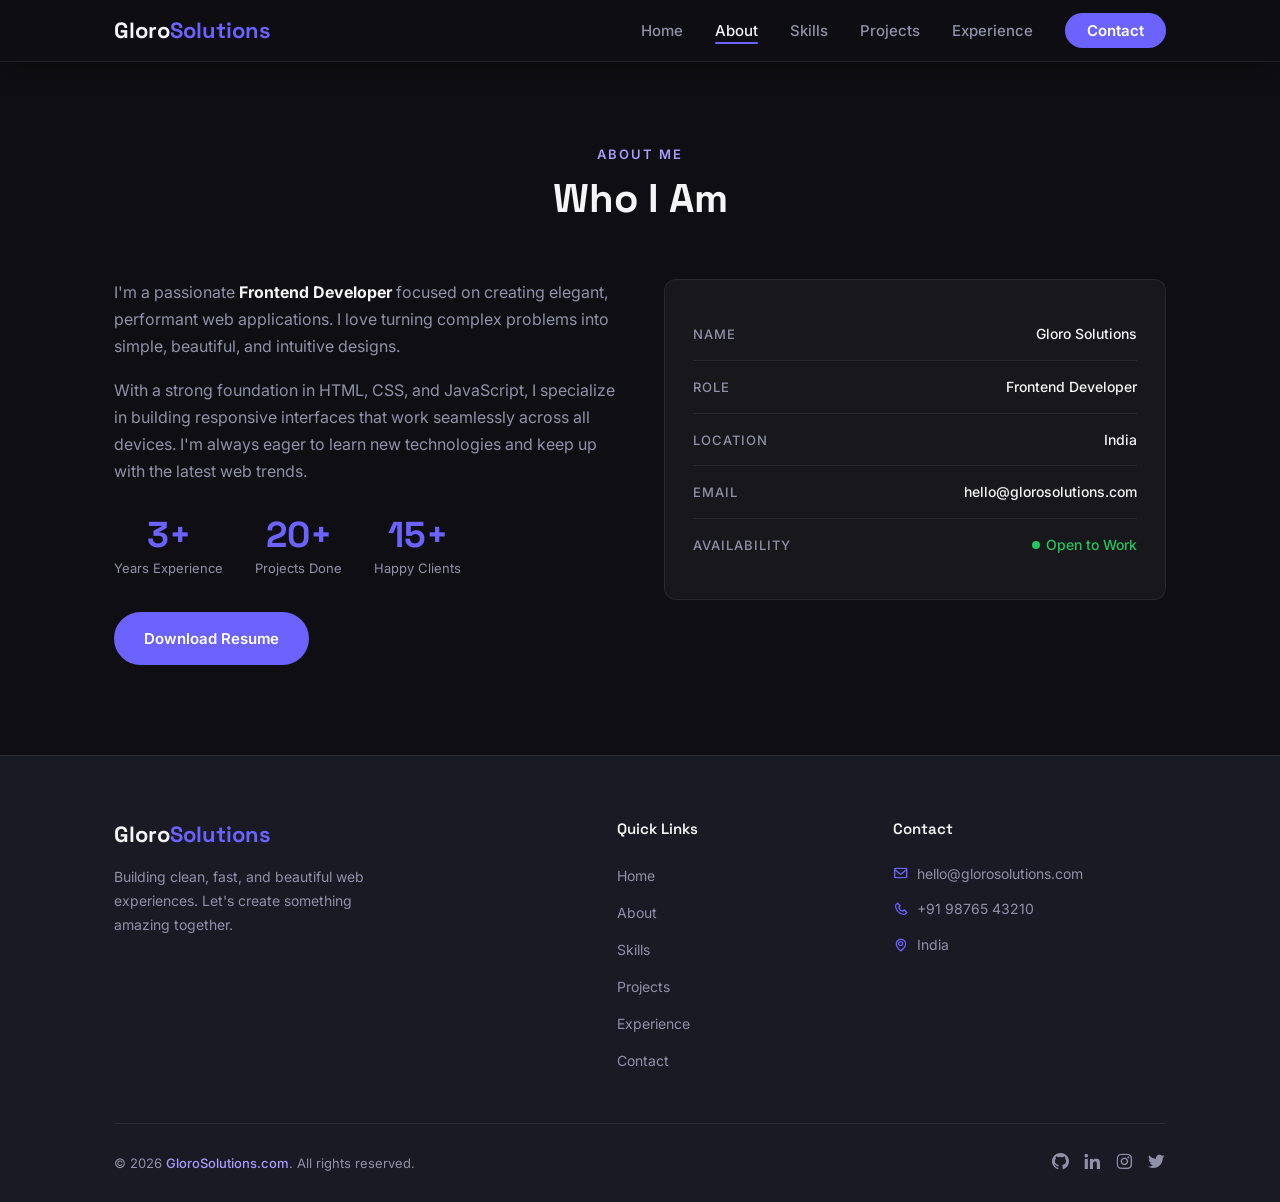
==== about.html @ 747c71aa "Initial commit" ====
<!doctype html>
<html lang="en">
  <head>
    <meta charset="UTF-8" />
    <meta name="viewport" content="width=device-width, initial-scale=1.0" />
    <title>About | Gloro Solutions</title>
    <meta
      name="description"
      content="Learn more about Gloro Solutions, a passionate Frontend Developer."
    />
    <link rel="stylesheet" href="style.css" />
    <link
      href="https://unpkg.com/boxicons@2.1.4/css/boxicons.min.css"
      rel="stylesheet"
    />
    <link
      href="https://fonts.googleapis.com/css2?family=Inter:wght@300;400;500;600;700&family=Space+Grotesk:wght@400;500;600;700&display=swap"
      rel="stylesheet"
    />
  </head>

  <body>
    <!-- ===== NAVBAR ===== -->
    <nav class="navbar scrolled" id="navbar">
      <div class="nav-container">
        <a href="index.html" class="nav-logo">Gloro<span>Solutions</span></a>
        <button class="hamburger" id="hamburger" aria-label="Toggle menu">
          <span></span><span></span><span></span>
        </button>
        <ul class="nav-links" id="nav-links">
          <li><a href="index.html">Home</a></li>
          <li><a href="about.html" class="active">About</a></li>
          <li><a href="skills.html">Skills</a></li>
          <li><a href="projects.html">Projects</a></li>
          <li><a href="experience.html">Experience</a></li>
          <li><a href="contact.html" class="nav-cta">Contact</a></li>
        </ul>
      </div>
    </nav>

    <!-- ===== ABOUT ===== -->
    <section class="section page-section" id="about">
      <div class="container">
        <div class="section-header">
          <span class="section-tag">About Me</span>
          <h2 class="section-title">Who I Am</h2>
        </div>
        <div class="about-grid">
          <div class="about-text">
            <p>
              I'm a passionate <strong>Frontend Developer</strong> focused on
              creating elegant, performant web applications. I love turning
              complex problems into simple, beautiful, and intuitive designs.
            </p>
            <p>
              With a strong foundation in HTML, CSS, and JavaScript, I
              specialize in building responsive interfaces that work seamlessly
              across all devices. I'm always eager to learn new technologies and
              keep up with the latest web trends.
            </p>
            <div class="about-stats">
              <div class="stat">
                <span class="stat-number">3+</span>
                <span class="stat-label">Years Experience</span>
              </div>
              <div class="stat">
                <span class="stat-number">20+</span>
                <span class="stat-label">Projects Done</span>
              </div>
              <div class="stat">
                <span class="stat-number">15+</span>
                <span class="stat-label">Happy Clients</span>
              </div>
            </div>
            <a href="resume.pdf" class="btn btn-primary" download
              >Download Resume</a
            >
          </div>
          <div class="about-info">
            <div class="info-card">
              <div class="info-item">
                <span class="info-label">Name</span>
                <span class="info-value">Gloro Solutions</span>
              </div>
              <div class="info-item">
                <span class="info-label">Role</span>
                <span class="info-value">Frontend Developer</span>
              </div>
              <div class="info-item">
                <span class="info-label">Location</span>
                <span class="info-value">India</span>
              </div>
              <div class="info-item">
                <span class="info-label">Email</span>
                <span class="info-value">hello@glorosolutions.com</span>
              </div>
              <div class="info-item">
                <span class="info-label">Availability</span>
                <span class="info-value available">Open to Work</span>
              </div>
            </div>
          </div>
        </div>
      </div>
    </section>

    <!-- ===== FOOTER ===== -->
    <footer class="footer">
      <div class="footer-container">
        <div class="footer-top">
          <div class="footer-brand">
            <a href="index.html" class="nav-logo">Gloro<span>Solutions</span></a>
            <p>
              Building clean, fast, and beautiful web experiences. Let's create
              something amazing together.
            </p>
          </div>
          <div class="footer-links">
            <h4>Quick Links</h4>
            <ul>
              <li><a href="index.html">Home</a></li>
              <li><a href="about.html">About</a></li>
              <li><a href="skills.html">Skills</a></li>
              <li><a href="projects.html">Projects</a></li>
              <li><a href="experience.html">Experience</a></li>
              <li><a href="contact.html">Contact</a></li>
            </ul>
          </div>
          <div class="footer-contact">
            <h4>Contact</h4>
            <p><i class="bx bx-envelope"></i> hello@glorosolutions.com</p>
            <p><i class="bx bx-phone"></i> +91 98765 43210</p>
            <p><i class="bx bx-map"></i> India</p>
          </div>
        </div>
        <div class="footer-bottom">
          <p class="footer-credit">
            &copy; 2026
            <a href="https://glorosolutions.com" target="_blank" rel="noopener"
              >GloroSolutions.com</a
            >. All rights reserved.
          </p>
          <div class="footer-socials">
            <a href="#" aria-label="GitHub"><i class="bx bxl-github"></i></a>
            <a href="#" aria-label="LinkedIn"
              ><i class="bx bxl-linkedin"></i
            ></a>
            <a href="#" aria-label="Instagram"
              ><i class="bx bxl-instagram"></i
            ></a>
            <a href="#" aria-label="Twitter"><i class="bx bxl-twitter"></i></a>
          </div>
        </div>
      </div>
    </footer>

    <a
      href="#about"
      class="back-to-top"
      id="backToTop"
      aria-label="Back to top"
    >
      <i class="bx bx-chevron-up"></i>
    </a>

    <script>
      const hamburger = document.getElementById("hamburger");
      const navLinks = document.getElementById("nav-links");
      hamburger.addEventListener("click", () => {
        hamburger.classList.toggle("open");
        navLinks.classList.toggle("open");
      });
      navLinks.querySelectorAll("a").forEach((link) => {
        link.addEventListener("click", () => {
          hamburger.classList.remove("open");
          navLinks.classList.remove("open");
        });
      });

      const backBtn = document.getElementById("backToTop");
      window.addEventListener("scroll", () => {
        backBtn.classList.toggle("visible", window.scrollY > 200);
      });

      // Fade-in on load
      const fadeObserver = new IntersectionObserver(
        (entries) => {
          entries.forEach((entry) => {
            if (entry.isIntersecting) entry.target.classList.add("visible");
          });
        },
        { threshold: 0.1 },
      );
      document.querySelectorAll(".about-text, .about-info").forEach((el) => {
        el.classList.add("fade-in");
        fadeObserver.observe(el);
      });
    </script>
  </body>
</html>
---- style.css ----
/* ===========================
   RESET & BASE
=========================== */
*,
*::before,
*::after {
  margin: 0;
  padding: 0;
  box-sizing: border-box;
}

:root {
  --accent: #6c63ff;
  --accent-light: #a89cff;
  --dark: #0f0f13;
  --dark-2: #1a1a24;
  --dark-3: #252535;
  --light: #f5f5f7;
  --text: #e2e2ea;
  --text-muted: #9090a8;
  --border: rgba(255, 255, 255, 0.08);
  --card-bg: rgba(255, 255, 255, 0.04);
  --radius: 12px;
  --radius-sm: 8px;
  --transition: 0.3s ease;
  --shadow: 0 4px 30px rgba(0, 0, 0, 0.3);
}

html {
  scroll-behavior: smooth;
}

body {
  background: var(--dark);
  color: var(--text);
  font-family: "Inter", sans-serif;
  font-size: 16px;
  line-height: 1.7;
  opacity: 0;
  animation: fadeIn 0.6s ease 0.1s forwards;
}

@keyframes fadeIn {
  to {
    opacity: 1;
  }
}

a {
  text-decoration: none;
  color: inherit;
}
img {
  max-width: 100%;
  display: block;
}
ul {
  list-style: none;
}

/* ===========================
   REUSABLE
=========================== */
.container {
  max-width: 1100px;
  margin: 0 auto;
  padding: 0 24px;
}

.section {
  padding: 90px 0;
}

/* Extra top padding for inner pages with fixed navbar */
.page-section {
  padding-top: 140px;
}

.section-alt {
  background: var(--dark-2);
}

.section-header {
  text-align: center;
  margin-bottom: 56px;
}

.section-tag {
  display: inline-block;
  font-size: 13px;
  font-weight: 600;
  letter-spacing: 2px;
  text-transform: uppercase;
  color: var(--accent-light);
  margin-bottom: 10px;
}

.section-title {
  font-family: "Space Grotesk", sans-serif;
  font-size: clamp(28px, 5vw, 40px);
  font-weight: 700;
  color: var(--light);
  line-height: 1.2;
}

.section-subtitle {
  color: var(--text-muted);
  margin-top: 12px;
  max-width: 500px;
  margin-left: auto;
  margin-right: auto;
}

/* Buttons */
.btn {
  display: inline-flex;
  align-items: center;
  gap: 8px;
  padding: 12px 28px;
  border-radius: 50px;
  font-weight: 600;
  font-size: 15px;
  cursor: pointer;
  border: 2px solid transparent;
  transition: var(--transition);
}

.btn-primary {
  background: var(--accent);
  color: #fff;
}

.btn-primary:hover {
  background: var(--accent-light);
  transform: translateY(-2px);
  box-shadow: 0 8px 25px rgba(108, 99, 255, 0.4);
}

.btn-outline {
  background: transparent;
  border-color: var(--accent);
  color: var(--accent);
}

.btn-outline:hover {
  background: var(--accent);
  color: #fff;
  transform: translateY(-2px);
}

.btn-sm {
  padding: 8px 20px;
  font-size: 13px;
  border-radius: 6px;
  background: var(--accent);
  color: #fff;
  border: 2px solid transparent;
}

.btn-sm:hover {
  background: #fff;
  color: var(--accent);
}

.btn-outline-light {
  background: transparent;
  border-color: rgba(255, 255, 255, 0.7);
  color: #fff;
}

.btn-outline-light:hover {
  background: #fff;
  color: var(--dark);
}

.btn-full {
  width: 100%;
  justify-content: center;
}

/* Fade-in animation */
.fade-in {
  opacity: 0;
  transform: translateY(24px);
  transition:
    opacity 0.6s ease,
    transform 0.6s ease;
}
.fade-in.visible {
  opacity: 1;
  transform: none;
}

/* ===========================
   NAVBAR
=========================== */
.navbar {
  position: fixed;
  top: 0;
  left: 0;
  right: 0;
  z-index: 1000;
  padding: 18px 0;
  transition: var(--transition);
}

.navbar.scrolled {
  background: rgba(15, 15, 19, 0.9);
  backdrop-filter: blur(12px);
  -webkit-backdrop-filter: blur(12px);
  border-bottom: 1px solid var(--border);
  padding: 12px 0;
  box-shadow: var(--shadow);
}

.nav-container {
  max-width: 1100px;
  margin: 0 auto;
  padding: 0 24px;
  display: flex;
  align-items: center;
  justify-content: space-between;
}

.nav-logo {
  font-family: "Space Grotesk", sans-serif;
  font-size: 22px;
  font-weight: 700;
  color: var(--light);
}

.nav-logo span {
  color: var(--accent);
}

.nav-links {
  display: flex;
  align-items: center;
  gap: 32px;
}

.nav-links a {
  font-size: 15px;
  font-weight: 500;
  color: var(--text-muted);
  transition: var(--transition);
  position: relative;
}

.nav-links a::after {
  content: "";
  position: absolute;
  bottom: -4px;
  left: 0;
  width: 0;
  height: 2px;
  background: var(--accent);
  transition: var(--transition);
  border-radius: 2px;
}

.nav-links a:hover,
.nav-links a.active {
  color: var(--light);
}

.nav-links a:hover::after,
.nav-links a.active::after {
  width: 100%;
}

.nav-cta {
  background: var(--accent);
  color: #fff !important;
  padding: 8px 22px;
  border-radius: 50px;
  font-weight: 600 !important;
}

.nav-cta::after {
  display: none !important;
}
.nav-cta:hover {
  background: var(--accent-light) !important;
  color: #fff !important;
}

.hamburger {
  display: none;
  flex-direction: column;
  gap: 5px;
  background: none;
  border: none;
  cursor: pointer;
  padding: 4px;
}

.hamburger span {
  display: block;
  width: 24px;
  height: 2px;
  background: var(--light);
  border-radius: 2px;
  transition: var(--transition);
}

.hamburger.open span:nth-child(1) {
  transform: translateY(7px) rotate(45deg);
}
.hamburger.open span:nth-child(2) {
  opacity: 0;
}
.hamburger.open span:nth-child(3) {
  transform: translateY(-7px) rotate(-45deg);
}

/* ===========================
   HERO
=========================== */
.hero {
  min-height: 100vh;
  display: flex;
  align-items: center;
  justify-content: center;
  gap: 60px;
  padding: 120px 24px 80px;
  max-width: 1100px;
  margin: 0 auto;
  position: relative;
}

.hero-content {
  flex: 1;
  max-width: 520px;
}

.hero-greeting {
  color: var(--accent-light);
  font-weight: 500;
  font-size: 18px;
  margin-bottom: 8px;
}

.hero-name {
  font-family: "Space Grotesk", sans-serif;
  font-size: clamp(36px, 6vw, 62px);
  font-weight: 700;
  color: var(--light);
  line-height: 1.1;
  margin-bottom: 12px;
}

.hero-title {
  font-size: clamp(18px, 3vw, 26px);
  font-weight: 400;
  color: var(--accent-light);
  margin-bottom: 20px;
}

.hero-desc {
  color: var(--text-muted);
  font-size: 16px;
  margin-bottom: 32px;
  max-width: 420px;
}

.hero-btns {
  display: flex;
  gap: 16px;
  flex-wrap: wrap;
  margin-bottom: 36px;
}

.hero-socials {
  display: flex;
  gap: 16px;
}

.hero-socials a {
  width: 44px;
  height: 44px;
  border-radius: 50%;
  border: 1px solid var(--border);
  display: flex;
  align-items: center;
  justify-content: center;
  color: var(--text-muted);
  font-size: 20px;
  transition: var(--transition);
  background: var(--card-bg);
}

.hero-socials a:hover {
  border-color: var(--accent);
  color: var(--accent);
  transform: translateY(-3px);
  background: rgba(108, 99, 255, 0.1);
}

.hero-image {
  flex: 1;
  max-width: 400px;
  display: flex;
  justify-content: center;
}

.hero-img-wrapper {
  width: 340px;
  height: 340px;
  border-radius: 50%;
  overflow: hidden;
  border: 3px solid var(--accent);
  box-shadow: 0 0 40px rgba(108, 99, 255, 0.3);
  background: var(--dark-3);
}

.hero-img-wrapper img {
  width: 100%;
  height: 100%;
  object-fit: cover;
  object-position: top;
  transition: transform 0.6s ease;
}

.hero-img-wrapper:hover img {
  transform: scale(1.05);
}

.scroll-indicator {
  position: absolute;
  bottom: 32px;
  left: 50%;
  transform: translateX(-50%);
  color: var(--text-muted);
  font-size: 32px;
  animation: bounce 2s infinite;
}

@keyframes bounce {
  0%,
  100% {
    transform: translateX(-50%) translateY(0);
  }
  50% {
    transform: translateX(-50%) translateY(10px);
  }
}

/* ===========================
   ABOUT
=========================== */
.about-grid {
  display: grid;
  grid-template-columns: 1fr 1fr;
  gap: 48px;
  align-items: start;
}

.about-text p {
  color: var(--text-muted);
  margin-bottom: 16px;
}

.about-text p strong {
  color: var(--light);
}

.about-stats {
  display: flex;
  gap: 32px;
  margin: 32px 0;
  flex-wrap: wrap;
}

.stat {
  text-align: center;
}

.stat-number {
  display: block;
  font-family: "Space Grotesk", sans-serif;
  font-size: 36px;
  font-weight: 700;
  color: var(--accent);
  line-height: 1;
}

.stat-label {
  font-size: 13px;
  color: var(--text-muted);
  margin-top: 4px;
  display: block;
}

.info-card {
  background: var(--card-bg);
  border: 1px solid var(--border);
  border-radius: var(--radius);
  padding: 28px;
}

.info-item {
  display: flex;
  justify-content: space-between;
  align-items: center;
  padding: 14px 0;
  border-bottom: 1px solid var(--border);
}

.info-item:last-child {
  border-bottom: none;
}

.info-label {
  font-size: 13px;
  color: var(--text-muted);
  text-transform: uppercase;
  letter-spacing: 1px;
  font-weight: 500;
}

.info-value {
  font-weight: 500;
  color: var(--light);
  font-size: 14px;
}

.available {
  color: #22c55e !important;
  display: flex;
  align-items: center;
  gap: 6px;
}

.available::before {
  content: "";
  display: inline-block;
  width: 8px;
  height: 8px;
  background: #22c55e;
  border-radius: 50%;
  animation: pulse 2s infinite;
}

@keyframes pulse {
  0%,
  100% {
    box-shadow: 0 0 0 0 rgba(34, 197, 94, 0.4);
  }
  50% {
    box-shadow: 0 0 0 6px rgba(34, 197, 94, 0);
  }
}

/* ===========================
   SKILLS
=========================== */
.skills-grid {
  display: grid;
  grid-template-columns: repeat(3, 1fr);
  gap: 28px;
}

.skill-category {
  background: var(--card-bg);
  border: 1px solid var(--border);
  border-radius: var(--radius);
  padding: 28px;
  transition: var(--transition);
}

.skill-category:hover {
  border-color: var(--accent);
  transform: translateY(-4px);
}

.skill-category h3 {
  font-family: "Space Grotesk", sans-serif;
  font-size: 17px;
  font-weight: 600;
  color: var(--light);
  margin-bottom: 24px;
  display: flex;
  align-items: center;
  gap: 8px;
}

.skill-category h3 i {
  color: var(--accent);
  font-size: 20px;
}

.skill-item {
  margin-bottom: 18px;
}

.skill-item span {
  font-size: 13px;
  color: var(--text-muted);
  display: block;
  margin-bottom: 6px;
}

.skill-bar {
  height: 5px;
  background: var(--border);
  border-radius: 10px;
  overflow: hidden;
}

.skill-fill {
  height: 100%;
  background: linear-gradient(90deg, var(--accent), var(--accent-light));
  border-radius: 10px;
  width: 0;
  transition: width 1.2s cubic-bezier(0.4, 0, 0.2, 1);
}

.skill-category.animate .skill-fill {
  /* triggered by JS */
}

/* ===========================
   PROJECTS
=========================== */
.projects-grid {
  display: grid;
  grid-template-columns: repeat(3, 1fr);
  gap: 24px;
}

.project-card {
  background: var(--card-bg);
  border: 1px solid var(--border);
  border-radius: var(--radius);
  overflow: hidden;
  transition: var(--transition);
}

.project-card:hover {
  border-color: var(--accent);
  transform: translateY(-6px);
  box-shadow: 0 16px 40px rgba(108, 99, 255, 0.2);
}

.project-img {
  position: relative;
  height: 200px;
  overflow: hidden;
  background: var(--dark-3);
}

.project-img img {
  width: 100%;
  height: 100%;
  object-fit: cover;
  transition: transform 0.5s ease;
}

.project-card:hover .project-img img {
  transform: scale(1.05);
}

.project-img-placeholder,
.project-img-placeholder-2 {
  display: flex;
  align-items: center;
  justify-content: center;
}

.project-img-placeholder {
  background: linear-gradient(135deg, #1a1a40, #2a1a5e);
}
.project-img-placeholder-2 {
  background: linear-gradient(135deg, #1a2a1a, #0a3a2a);
}

.project-img i {
  font-size: 64px;
  color: rgba(255, 255, 255, 0.15);
}

.project-overlay {
  position: absolute;
  inset: 0;
  background: rgba(15, 15, 19, 0.85);
  display: flex;
  align-items: center;
  justify-content: center;
  gap: 12px;
  opacity: 0;
  transition: var(--transition);
}

.project-card:hover .project-overlay {
  opacity: 1;
}

.project-info {
  padding: 20px;
}

.project-tags {
  display: flex;
  gap: 8px;
  flex-wrap: wrap;
  margin-bottom: 10px;
}

.project-tags span {
  font-size: 11px;
  font-weight: 600;
  letter-spacing: 0.5px;
  color: var(--accent-light);
  background: rgba(108, 99, 255, 0.12);
  padding: 3px 10px;
  border-radius: 20px;
  border: 1px solid rgba(108, 99, 255, 0.2);
}

.project-info h3 {
  font-family: "Space Grotesk", sans-serif;
  font-size: 17px;
  font-weight: 600;
  color: var(--light);
  margin-bottom: 8px;
}

.project-info p {
  font-size: 13px;
  color: var(--text-muted);
  line-height: 1.6;
}

/* ===========================
   EXPERIENCE / TIMELINE
=========================== */
.timeline {
  position: relative;
  max-width: 700px;
  margin: 0 auto;
  padding-left: 40px;
}

.timeline::before {
  content: "";
  position: absolute;
  left: 14px;
  top: 0;
  bottom: 0;
  width: 2px;
  background: var(--border);
}

.timeline-item {
  position: relative;
  margin-bottom: 40px;
}

.timeline-dot {
  position: absolute;
  left: -34px;
  top: 6px;
  width: 16px;
  height: 16px;
  border-radius: 50%;
  background: var(--accent);
  border: 3px solid var(--dark-2);
  box-shadow: 0 0 0 2px var(--accent);
}

.timeline-content {
  background: var(--card-bg);
  border: 1px solid var(--border);
  border-radius: var(--radius);
  padding: 22px 24px;
  transition: var(--transition);
}

.timeline-content:hover {
  border-color: var(--accent);
}

.timeline-date {
  font-size: 12px;
  font-weight: 600;
  letter-spacing: 1px;
  color: var(--accent-light);
  text-transform: uppercase;
  display: block;
  margin-bottom: 8px;
}

.timeline-content h3 {
  font-family: "Space Grotesk", sans-serif;
  font-size: 17px;
  font-weight: 600;
  color: var(--light);
  margin-bottom: 2px;
}

.timeline-content h4 {
  font-size: 14px;
  font-weight: 400;
  color: var(--text-muted);
  margin-bottom: 10px;
}

.timeline-content p {
  font-size: 14px;
  color: var(--text-muted);
  line-height: 1.7;
}

/* ===========================
   CONTACT
=========================== */
.contact-grid {
  display: grid;
  grid-template-columns: 1fr 1.5fr;
  gap: 40px;
  align-items: start;
}

.contact-info {
  display: flex;
  flex-direction: column;
  gap: 16px;
}

.contact-card {
  background: var(--card-bg);
  border: 1px solid var(--border);
  border-radius: var(--radius);
  padding: 20px 24px;
  display: flex;
  align-items: center;
  gap: 16px;
  transition: var(--transition);
}

.contact-card:hover {
  border-color: var(--accent);
  transform: translateX(4px);
}

.contact-card i {
  font-size: 28px;
  color: var(--accent);
  flex-shrink: 0;
}

.contact-card h3 {
  font-size: 12px;
  font-weight: 600;
  text-transform: uppercase;
  letter-spacing: 1px;
  color: var(--text-muted);
  margin-bottom: 2px;
}

.contact-card a,
.contact-card span {
  color: var(--light);
  font-size: 14px;
  font-weight: 500;
  transition: var(--transition);
}

.contact-card a:hover {
  color: var(--accent);
}

.contact-socials {
  display: flex;
  gap: 12px;
  padding: 8px 0;
}

.contact-socials a {
  width: 40px;
  height: 40px;
  border-radius: 50%;
  border: 1px solid var(--border);
  display: flex;
  align-items: center;
  justify-content: center;
  color: var(--text-muted);
  font-size: 18px;
  transition: var(--transition);
  background: var(--card-bg);
}

.contact-socials a:hover {
  border-color: var(--accent);
  color: var(--accent);
  transform: translateY(-3px);
}

.contact-form {
  display: flex;
  flex-direction: column;
  gap: 16px;
}

.form-group input,
.form-group textarea {
  width: 100%;
  padding: 14px 18px;
  background: var(--card-bg);
  border: 1px solid var(--border);
  border-radius: var(--radius-sm);
  color: var(--light);
  font-family: inherit;
  font-size: 14px;
  transition: var(--transition);
  outline: none;
  resize: vertical;
}

.form-group input:focus,
.form-group textarea:focus {
  border-color: var(--accent);
  background: rgba(108, 99, 255, 0.06);
}

.form-group input::placeholder,
.form-group textarea::placeholder {
  color: var(--text-muted);
}

/* ===========================
   FOOTER
=========================== */
.footer {
  background: var(--dark-2);
  border-top: 1px solid var(--border);
  padding: 60px 0 0;
}

.footer-container {
  max-width: 1100px;
  margin: 0 auto;
  padding: 0 24px;
}

.footer-top {
  display: grid;
  grid-template-columns: 2fr 1fr 1.2fr;
  gap: 48px;
  padding-bottom: 48px;
}

.footer-brand p {
  color: var(--text-muted);
  font-size: 14px;
  margin-top: 12px;
  max-width: 280px;
  line-height: 1.7;
}

.footer-links h4,
.footer-contact h4 {
  font-family: "Space Grotesk", sans-serif;
  font-size: 15px;
  font-weight: 600;
  color: var(--light);
  margin-bottom: 20px;
}

.footer-links ul {
  display: flex;
  flex-direction: column;
  gap: 10px;
}

.footer-links a {
  font-size: 14px;
  color: var(--text-muted);
  transition: var(--transition);
}

.footer-links a:hover {
  color: var(--accent);
  padding-left: 4px;
}

.footer-contact p {
  font-size: 14px;
  color: var(--text-muted);
  display: flex;
  align-items: center;
  gap: 8px;
  margin-bottom: 12px;
}

.footer-contact i {
  color: var(--accent);
  font-size: 16px;
}

.footer-bottom {
  border-top: 1px solid var(--border);
  padding: 22px 0;
  display: flex;
  align-items: center;
  justify-content: space-between;
  flex-wrap: wrap;
  gap: 16px;
}

.footer-bottom p {
  font-size: 13px;
  color: var(--text-muted);
}

.footer-socials {
  display: flex;
  gap: 12px;
}

.footer-socials a {
  color: var(--text-muted);
  font-size: 20px;
  transition: var(--transition);
}

.footer-socials a:hover {
  color: var(--accent);
  transform: translateY(-2px);
}

/* ===========================
   BACK TO TOP
=========================== */
.back-to-top {
  position: fixed;
  bottom: 28px;
  right: 28px;
  width: 44px;
  height: 44px;
  background: var(--accent);
  color: #fff;
  border-radius: 50%;
  display: flex;
  align-items: center;
  justify-content: center;
  font-size: 22px;
  opacity: 0;
  visibility: hidden;
  transform: translateY(20px);
  transition: var(--transition);
  z-index: 999;
  box-shadow: 0 4px 15px rgba(108, 99, 255, 0.4);
}

.back-to-top.visible {
  opacity: 1;
  visibility: visible;
  transform: none;
}

.back-to-top:hover {
  background: var(--accent-light);
}

/* ===========================
   RESPONSIVE
=========================== */
@media (max-width: 900px) {
  .hero {
    flex-direction: column-reverse;
    text-align: center;
    padding-top: 100px;
  }

  .hero-desc,
  .hero-btns,
  .hero-socials {
    margin-left: auto;
    margin-right: auto;
  }
  .hero-btns {
    justify-content: center;
  }
  .hero-socials {
    justify-content: center;
  }
  .hero-image {
    max-width: 260px;
  }
  .hero-img-wrapper {
    width: 240px;
    height: 240px;
  }

  .about-grid {
    grid-template-columns: 1fr;
  }
  .skills-grid {
    grid-template-columns: 1fr;
  }
  .projects-grid {
    grid-template-columns: 1fr;
  }
  .contact-grid {
    grid-template-columns: 1fr;
  }
  .footer-top {
    grid-template-columns: 1fr 1fr;
  }
}

@media (max-width: 640px) {
  .nav-links {
    display: none;
    position: fixed;
    top: 0;
    left: 0;
    right: 0;
    background: var(--dark);
    padding: 80px 32px 40px;
    flex-direction: column;
    align-items: flex-start;
    gap: 24px;
    border-bottom: 1px solid var(--border);
    z-index: 999;
  }

  .nav-links.open {
    display: flex;
  }
  .hamburger {
    display: flex;
    z-index: 1001;
  }

  .section {
    padding: 70px 0;
  }
  .footer-top {
    grid-template-columns: 1fr;
    gap: 32px;
  }
  .footer-bottom {
    flex-direction: column;
    align-items: flex-start;
    gap: 12px;
  }

  .hero-name {
    font-size: clamp(30px, 8vw, 48px);
  }
  .about-stats {
    gap: 20px;
  }
}

/* ===========================
   SERVICES GRID (Home)
=========================== */
.services-grid {
  display: grid;
  grid-template-columns: repeat(4, 1fr);
  gap: 24px;
}

.service-card {
  background: var(--card-bg);
  border: 1px solid var(--border);
  border-radius: var(--radius);
  padding: 32px 24px;
  text-align: center;
  transition: var(--transition);
}

.service-card:hover {
  border-color: var(--accent);
  transform: translateY(-6px);
  box-shadow: 0 12px 35px rgba(108, 99, 255, 0.15);
}

.service-icon {
  width: 60px;
  height: 60px;
  border-radius: 50%;
  background: rgba(108, 99, 255, 0.12);
  border: 1px solid rgba(108, 99, 255, 0.25);
  display: flex;
  align-items: center;
  justify-content: center;
  margin: 0 auto 20px;
  font-size: 26px;
  color: var(--accent);
  transition: var(--transition);
}

.service-card:hover .service-icon {
  background: var(--accent);
  color: #fff;
}

.service-card h3 {
  font-family: "Space Grotesk", sans-serif;
  font-size: 16px;
  font-weight: 600;
  color: var(--light);
  margin-bottom: 10px;
}

.service-card p {
  font-size: 13px;
  color: var(--text-muted);
  line-height: 1.6;
}

/* ===========================
   HOME STATS BAR
=========================== */
.home-stats-section {
  padding: 60px 0;
}

.home-stats {
  display: flex;
  align-items: center;
  justify-content: center;
  gap: 0;
  flex-wrap: wrap;
}

.home-stat {
  flex: 1;
  text-align: center;
  padding: 20px;
  min-width: 140px;
}

.home-stat .stat-number {
  display: block;
  font-family: "Space Grotesk", sans-serif;
  font-size: 42px;
  font-weight: 700;
  color: var(--accent);
  line-height: 1;
}

.home-stat .stat-label {
  font-size: 13px;
  color: var(--text-muted);
  margin-top: 6px;
  display: block;
}

.home-stat-divider {
  width: 1px;
  height: 60px;
  background: var(--border);
  flex-shrink: 0;
}

/* ===========================
   FEATURED GRID (Home)
=========================== */
.featured-grid {
  display: grid;
  grid-template-columns: repeat(2, 1fr);
  gap: 24px;
  margin-bottom: 40px;
}

.view-all-wrap {
  text-align: center;
}

/* ===========================
   CTA SECTION (Home)
=========================== */
.cta-section {
  padding: 80px 0;
  background: linear-gradient(135deg, rgba(108,99,255,0.12), rgba(168,156,255,0.06));
  border-top: 1px solid var(--border);
  border-bottom: 1px solid var(--border);
}

.cta-box {
  text-align: center;
  max-width: 560px;
  margin: 0 auto;
}

.cta-box h2 {
  font-family: "Space Grotesk", sans-serif;
  font-size: clamp(24px, 4vw, 36px);
  font-weight: 700;
  color: var(--light);
  margin-bottom: 14px;
}

.cta-box p {
  color: var(--text-muted);
  margin-bottom: 28px;
  font-size: 16px;
}

/* ===========================
   FOOTER CREDIT
=========================== */
.footer-credit {
  font-size: 13px;
  color: var(--text-muted);
}

.footer-credit a {
  color: var(--accent-light);
  font-weight: 500;
  transition: var(--transition);
}

.footer-credit a:hover {
  color: var(--accent);
}

/* ===========================
   RESPONSIVE — NEW SECTIONS
=========================== */
@media (max-width: 900px) {
  .services-grid {
    grid-template-columns: repeat(2, 1fr);
  }
  .featured-grid {
    grid-template-columns: 1fr;
  }
  .home-stat-divider {
    display: none;
  }
  .home-stats {
    gap: 16px;
  }
}

@media (max-width: 640px) {
  .services-grid {
    grid-template-columns: 1fr;
  }
  .home-stat {
    min-width: 120px;
  }
}
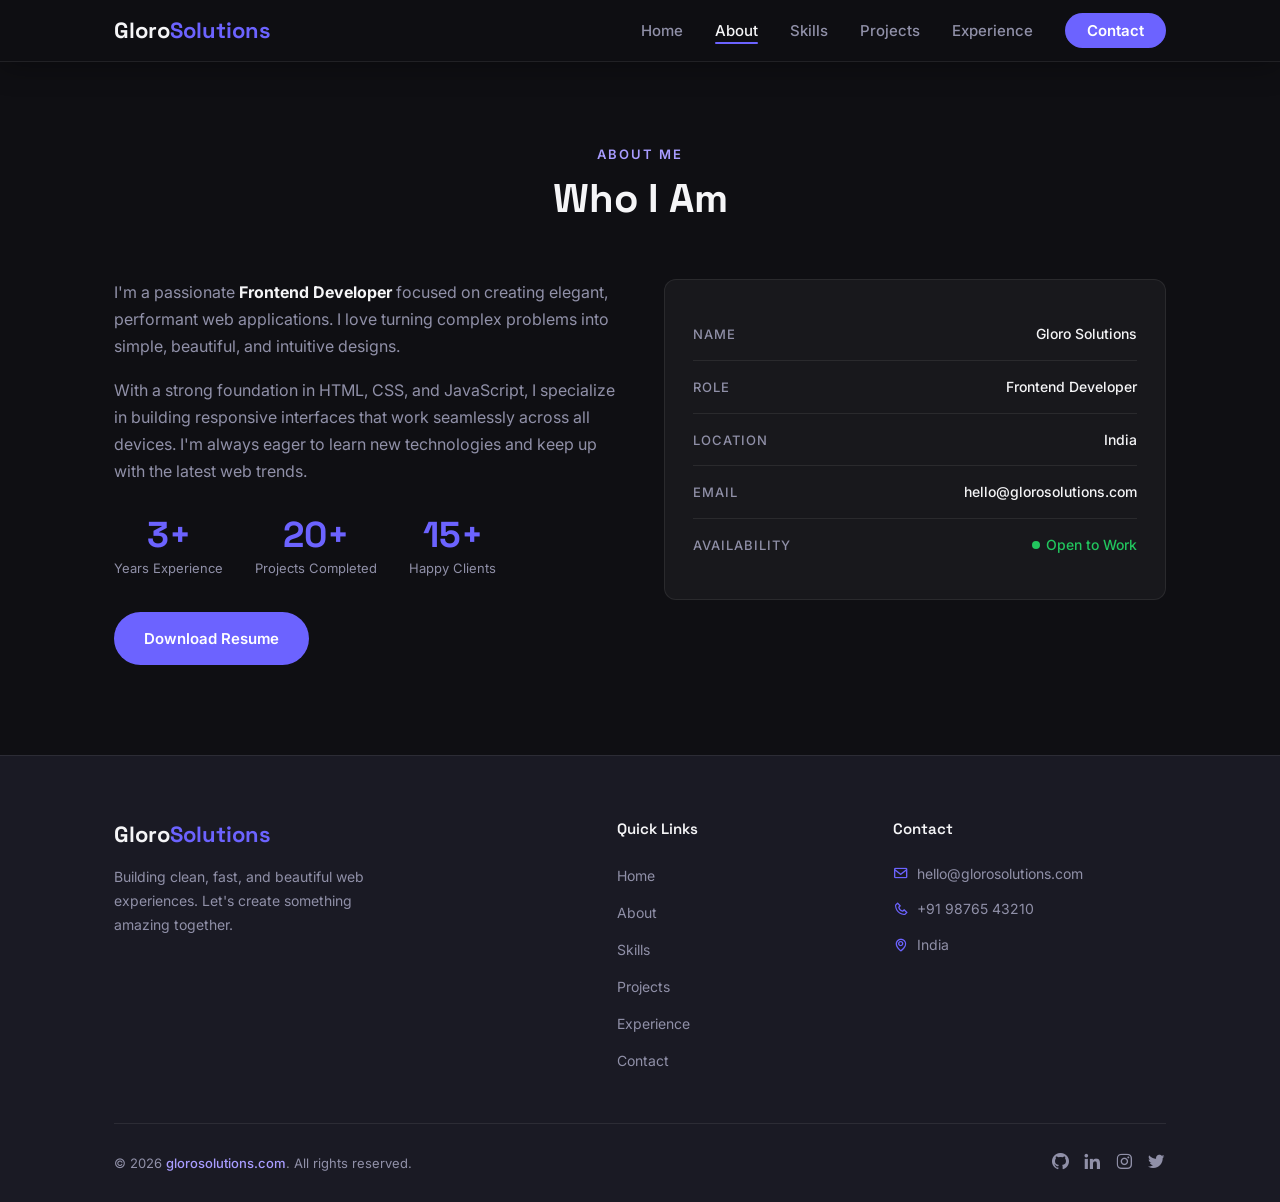
==== commit 25b4c72d: "added data variables" ====
--- a/about.html
+++ b/about.html
@@ -6,8 +6,42 @@
     <title>About | Gloro Solutions</title>
     <meta
       name="description"
+      content="Learn more about Gloro Solutions, a passionate Frontend Developer with 3+ years of experience building responsive web applications."
+    />
+    <meta
+      name="keywords"
+      content="about, frontend developer, web developer, experience, skills"
+    />
+    <meta name="author" content="Gloro Solutions" />
+    <meta name="robots" content="index, follow" />
+    <!-- Open Graph Tags -->
+    <meta property="og:type" content="website" />
+    <meta property="og:title" content="About | Gloro Solutions" />
+    <meta
+      property="og:description"
       content="Learn more about Gloro Solutions, a passionate Frontend Developer."
     />
+    <meta
+      property="og:url"
+      content="https://portfolio-sample-glorosolutions.vercel.app/about.html"
+    />
+    <meta
+      property="og:image"
+      content="https://portfolio-sample-glorosolutions.vercel.app/img/main.png"
+    />
+    <!-- Twitter Card Tags -->
+    <meta name="twitter:card" content="summary" />
+    <meta name="twitter:title" content="About | Gloro Solutions" />
+    <meta
+      name="twitter:description"
+      content="Learn more about Gloro Solutions, a passionate Frontend Developer."
+    />
+    <!-- Canonical Link -->
+    <link
+      rel="canonical"
+      href="https://portfolio-sample-glorosolutions.vercel.app/about.html"
+    />
+    <link rel="icon" href="img/favicon.ico" />
     <link rel="stylesheet" href="style.css" />
     <link
       href="https://unpkg.com/boxicons@2.1.4/css/boxicons.min.css"
@@ -109,7 +143,9 @@
       <div class="footer-container">
         <div class="footer-top">
           <div class="footer-brand">
-            <a href="index.html" class="nav-logo">Gloro<span>Solutions</span></a>
+            <a href="index.html" class="nav-logo"
+              >Gloro<span>Solutions</span></a
+            >
             <p>
               Building clean, fast, and beautiful web experiences. Let's create
               something amazing together.
@@ -163,6 +199,7 @@
       <i class="bx bx-chevron-up"></i>
     </a>
 
+    <script src="data.js"></script>
     <script>
       const hamburger = document.getElementById("hamburger");
       const navLinks = document.getElementById("nav-links");
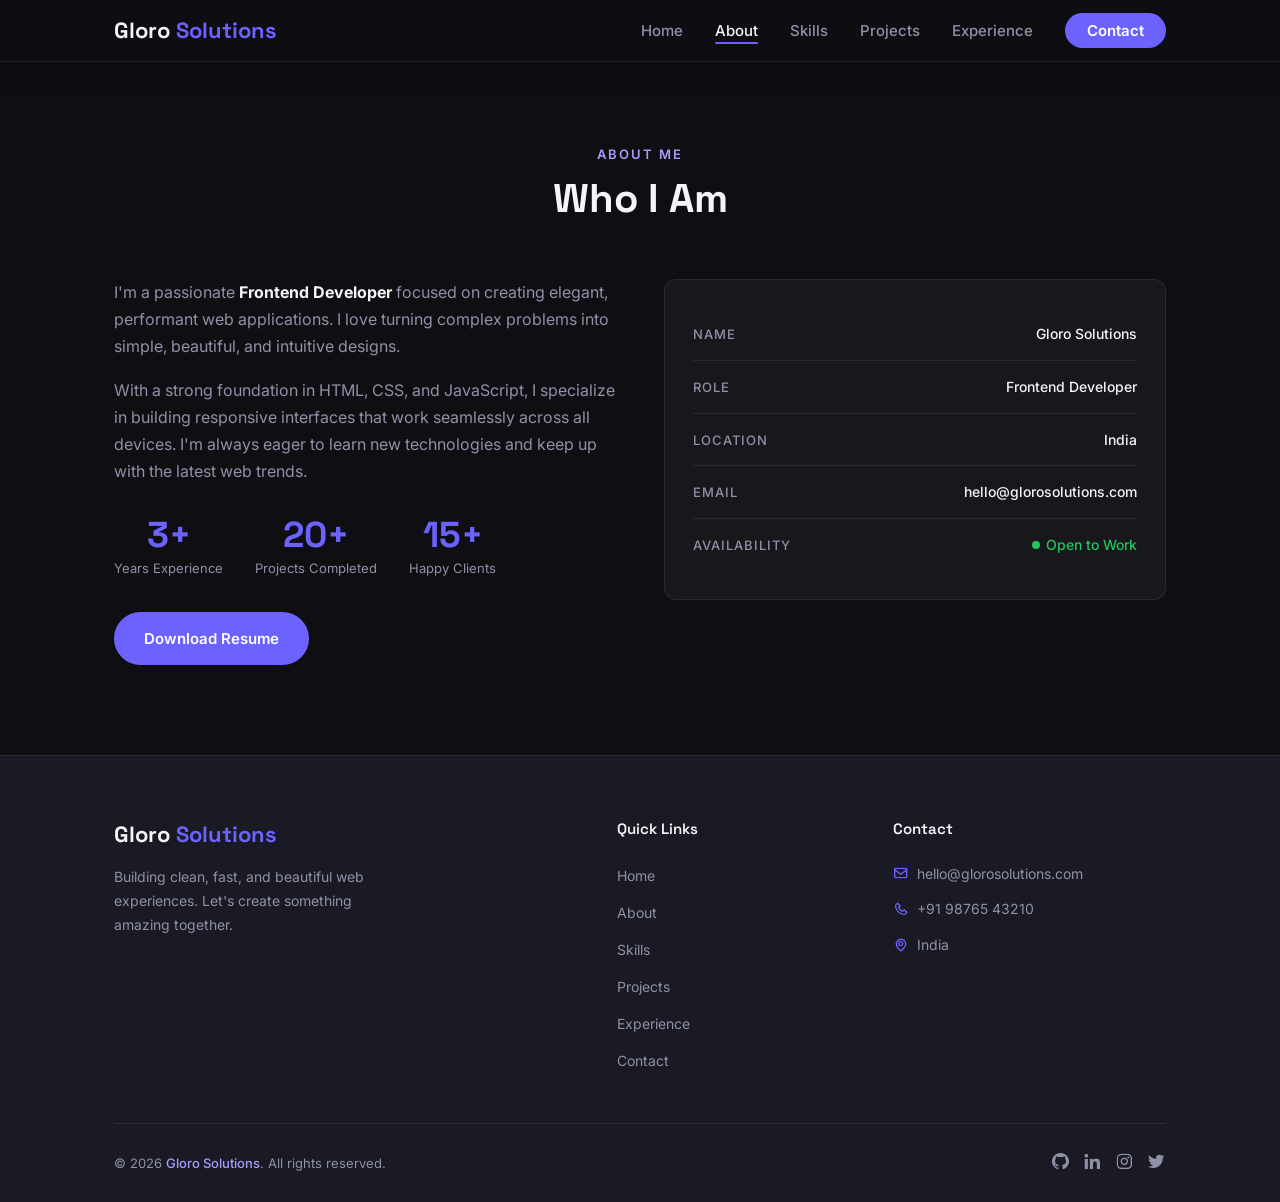
==== commit 2753a9af: "fixed folder structure" ====
--- a/about.html
+++ b/about.html
@@ -41,8 +41,8 @@
       rel="canonical"
       href="https://portfolio-sample-glorosolutions.vercel.app/about.html"
     />
-    <link rel="icon" href="img/favicon.ico" />
-    <link rel="stylesheet" href="style.css" />
+    <link rel="icon" href="assets/img/favicon.ico" />
+    <link rel="stylesheet" href="assets/css/style.css" />
     <link
       href="https://unpkg.com/boxicons@2.1.4/css/boxicons.min.css"
       rel="stylesheet"
@@ -81,58 +81,15 @@
         </div>
         <div class="about-grid">
           <div class="about-text">
-            <p>
-              I'm a passionate <strong>Frontend Developer</strong> focused on
-              creating elegant, performant web applications. I love turning
-              complex problems into simple, beautiful, and intuitive designs.
-            </p>
-            <p>
-              With a strong foundation in HTML, CSS, and JavaScript, I
-              specialize in building responsive interfaces that work seamlessly
-              across all devices. I'm always eager to learn new technologies and
-              keep up with the latest web trends.
-            </p>
-            <div class="about-stats">
-              <div class="stat">
-                <span class="stat-number">3+</span>
-                <span class="stat-label">Years Experience</span>
-              </div>
-              <div class="stat">
-                <span class="stat-number">20+</span>
-                <span class="stat-label">Projects Done</span>
-              </div>
-              <div class="stat">
-                <span class="stat-number">15+</span>
-                <span class="stat-label">Happy Clients</span>
-              </div>
-            </div>
-            <a href="resume.pdf" class="btn btn-primary" download
+            <p></p>
+            <p></p>
+            <div class="about-stats"></div>
+            <a href="assets/docs/resume.pdf" class="btn btn-primary" download
               >Download Resume</a
             >
           </div>
           <div class="about-info">
-            <div class="info-card">
-              <div class="info-item">
-                <span class="info-label">Name</span>
-                <span class="info-value">Gloro Solutions</span>
-              </div>
-              <div class="info-item">
-                <span class="info-label">Role</span>
-                <span class="info-value">Frontend Developer</span>
-              </div>
-              <div class="info-item">
-                <span class="info-label">Location</span>
-                <span class="info-value">India</span>
-              </div>
-              <div class="info-item">
-                <span class="info-label">Email</span>
-                <span class="info-value">hello@glorosolutions.com</span>
-              </div>
-              <div class="info-item">
-                <span class="info-label">Availability</span>
-                <span class="info-value available">Open to Work</span>
-              </div>
-            </div>
+            <div class="info-card"></div>
           </div>
         </div>
       </div>
@@ -143,13 +100,8 @@
       <div class="footer-container">
         <div class="footer-top">
           <div class="footer-brand">
-            <a href="index.html" class="nav-logo"
-              >Gloro<span>Solutions</span></a
-            >
-            <p>
-              Building clean, fast, and beautiful web experiences. Let's create
-              something amazing together.
-            </p>
+            <a href="index.html" class="nav-logo"></a>
+            <p></p>
           </div>
           <div class="footer-links">
             <h4>Quick Links</h4>
@@ -164,28 +116,18 @@
           </div>
           <div class="footer-contact">
             <h4>Contact</h4>
-            <p><i class="bx bx-envelope"></i> hello@glorosolutions.com</p>
-            <p><i class="bx bx-phone"></i> +91 98765 43210</p>
-            <p><i class="bx bx-map"></i> India</p>
+            <p></p>
+            <p></p>
+            <p></p>
           </div>
         </div>
         <div class="footer-bottom">
           <p class="footer-credit">
-            &copy; 2026
-            <a href="https://glorosolutions.com" target="_blank" rel="noopener"
-              >GloroSolutions.com</a
-            >. All rights reserved.
+            &copy; <span class="footer-year"></span>
+            <a href="#" target="_blank" rel="noopener"></a>. All rights
+            reserved.
           </p>
-          <div class="footer-socials">
-            <a href="#" aria-label="GitHub"><i class="bx bxl-github"></i></a>
-            <a href="#" aria-label="LinkedIn"
-              ><i class="bx bxl-linkedin"></i
-            ></a>
-            <a href="#" aria-label="Instagram"
-              ><i class="bx bxl-instagram"></i
-            ></a>
-            <a href="#" aria-label="Twitter"><i class="bx bxl-twitter"></i></a>
-          </div>
+          <div class="footer-socials"></div>
         </div>
       </div>
     </footer>
@@ -199,7 +141,7 @@
       <i class="bx bx-chevron-up"></i>
     </a>
 
-    <script src="data.js"></script>
+    <script src="assets/js/data.js"></script>
     <script>
       const hamburger = document.getElementById("hamburger");
       const navLinks = document.getElementById("nav-links");
--- a/assets/css/style.css
+++ b/assets/css/style.css
@@ -0,0 +1,1331 @@
+/* ===========================
+   RESET & BASE
+=========================== */
+*,
+*::before,
+*::after {
+  margin: 0;
+  padding: 0;
+  box-sizing: border-box;
+}
+
+:root {
+  --accent: #6c63ff;
+  --accent-light: #a89cff;
+  --dark: #0f0f13;
+  --dark-2: #1a1a24;
+  --dark-3: #252535;
+  --light: #f5f5f7;
+  --text: #e2e2ea;
+  --text-muted: #9090a8;
+  --border: rgba(255, 255, 255, 0.08);
+  --card-bg: rgba(255, 255, 255, 0.04);
+  --radius: 12px;
+  --radius-sm: 8px;
+  --transition: 0.3s ease;
+  --shadow: 0 4px 30px rgba(0, 0, 0, 0.3);
+}
+
+html {
+  scroll-behavior: smooth;
+}
+
+body {
+  background: var(--dark);
+  color: var(--text);
+  font-family: "Inter", sans-serif;
+  font-size: 16px;
+  line-height: 1.7;
+  opacity: 0;
+  animation: fadeIn 0.6s ease 0.1s forwards;
+}
+
+@keyframes fadeIn {
+  to {
+    opacity: 1;
+  }
+}
+
+a {
+  text-decoration: none;
+  color: inherit;
+}
+img {
+  max-width: 100%;
+  display: block;
+}
+ul {
+  list-style: none;
+}
+
+/* ===========================
+   REUSABLE
+=========================== */
+.container {
+  max-width: 1100px;
+  margin: 0 auto;
+  padding: 0 24px;
+}
+
+.section {
+  padding: 90px 0;
+}
+
+/* Extra top padding for inner pages with fixed navbar */
+.page-section {
+  padding-top: 140px;
+}
+
+.section-alt {
+  background: var(--dark-2);
+}
+
+.section-header {
+  text-align: center;
+  margin-bottom: 56px;
+}
+
+.section-tag {
+  display: inline-block;
+  font-size: 13px;
+  font-weight: 600;
+  letter-spacing: 2px;
+  text-transform: uppercase;
+  color: var(--accent-light);
+  margin-bottom: 10px;
+}
+
+.section-title {
+  font-family: "Space Grotesk", sans-serif;
+  font-size: clamp(28px, 5vw, 40px);
+  font-weight: 700;
+  color: var(--light);
+  line-height: 1.2;
+}
+
+.section-subtitle {
+  color: var(--text-muted);
+  margin-top: 12px;
+  max-width: 500px;
+  margin-left: auto;
+  margin-right: auto;
+}
+
+/* Buttons */
+.btn {
+  display: inline-flex;
+  align-items: center;
+  gap: 8px;
+  padding: 12px 28px;
+  border-radius: 50px;
+  font-weight: 600;
+  font-size: 15px;
+  cursor: pointer;
+  border: 2px solid transparent;
+  transition: var(--transition);
+}
+
+.btn-primary {
+  background: var(--accent);
+  color: #fff;
+}
+
+.btn-primary:hover {
+  background: var(--accent-light);
+  transform: translateY(-2px);
+  box-shadow: 0 8px 25px rgba(108, 99, 255, 0.4);
+}
+
+.btn-outline {
+  background: transparent;
+  border-color: var(--accent);
+  color: var(--accent);
+}
+
+.btn-outline:hover {
+  background: var(--accent);
+  color: #fff;
+  transform: translateY(-2px);
+}
+
+.btn-sm {
+  padding: 8px 20px;
+  font-size: 13px;
+  border-radius: 6px;
+  background: var(--accent);
+  color: #fff;
+  border: 2px solid transparent;
+}
+
+.btn-sm:hover {
+  background: #fff;
+  color: var(--accent);
+}
+
+.btn-outline-light {
+  background: transparent;
+  border-color: rgba(255, 255, 255, 0.7);
+  color: #fff;
+}
+
+.btn-outline-light:hover {
+  background: #fff;
+  color: var(--dark);
+}
+
+.btn-full {
+  width: 100%;
+  justify-content: center;
+}
+
+/* Fade-in animation */
+.fade-in {
+  opacity: 0;
+  transform: translateY(24px);
+  transition:
+    opacity 0.6s ease,
+    transform 0.6s ease;
+}
+.fade-in.visible {
+  opacity: 1;
+  transform: none;
+}
+
+/* ===========================
+   NAVBAR
+=========================== */
+.navbar {
+  position: fixed;
+  top: 0;
+  left: 0;
+  right: 0;
+  z-index: 1000;
+  padding: 18px 0;
+  transition: var(--transition);
+}
+
+.navbar.scrolled {
+  background: rgba(15, 15, 19, 0.9);
+  backdrop-filter: blur(12px);
+  -webkit-backdrop-filter: blur(12px);
+  border-bottom: 1px solid var(--border);
+  padding: 12px 0;
+  box-shadow: var(--shadow);
+}
+
+.nav-container {
+  max-width: 1100px;
+  margin: 0 auto;
+  padding: 0 24px;
+  display: flex;
+  align-items: center;
+  justify-content: space-between;
+}
+
+.nav-logo {
+  font-family: "Space Grotesk", sans-serif;
+  font-size: 22px;
+  font-weight: 700;
+  color: var(--light);
+}
+
+.nav-logo span {
+  color: var(--accent);
+}
+
+.nav-links {
+  display: flex;
+  align-items: center;
+  gap: 32px;
+}
+
+.nav-links a {
+  font-size: 15px;
+  font-weight: 500;
+  color: var(--text-muted);
+  transition: var(--transition);
+  position: relative;
+}
+
+.nav-links a::after {
+  content: "";
+  position: absolute;
+  bottom: -4px;
+  left: 0;
+  width: 0;
+  height: 2px;
+  background: var(--accent);
+  transition: var(--transition);
+  border-radius: 2px;
+}
+
+.nav-links a:hover,
+.nav-links a.active {
+  color: var(--light);
+}
+
+.nav-links a:hover::after,
+.nav-links a.active::after {
+  width: 100%;
+}
+
+.nav-cta {
+  background: var(--accent);
+  color: #fff !important;
+  padding: 8px 22px;
+  border-radius: 50px;
+  font-weight: 600 !important;
+}
+
+.nav-cta::after {
+  display: none !important;
+}
+.nav-cta:hover {
+  background: var(--accent-light) !important;
+  color: #fff !important;
+}
+
+.hamburger {
+  display: none;
+  flex-direction: column;
+  gap: 5px;
+  background: none;
+  border: none;
+  cursor: pointer;
+  padding: 4px;
+}
+
+.hamburger span {
+  display: block;
+  width: 24px;
+  height: 2px;
+  background: var(--light);
+  border-radius: 2px;
+  transition: var(--transition);
+}
+
+.hamburger.open span:nth-child(1) {
+  transform: translateY(7px) rotate(45deg);
+}
+.hamburger.open span:nth-child(2) {
+  opacity: 0;
+}
+.hamburger.open span:nth-child(3) {
+  transform: translateY(-7px) rotate(-45deg);
+}
+
+/* ===========================
+   HERO
+=========================== */
+.hero {
+  min-height: 100vh;
+  display: flex;
+  align-items: center;
+  justify-content: center;
+  gap: 60px;
+  padding: 120px 24px 80px;
+  max-width: 1100px;
+  margin: 0 auto;
+  position: relative;
+}
+
+.hero-content {
+  flex: 1;
+  max-width: 520px;
+}
+
+.hero-greeting {
+  color: var(--accent-light);
+  font-weight: 500;
+  font-size: 18px;
+  margin-bottom: 8px;
+}
+
+.hero-name {
+  font-family: "Space Grotesk", sans-serif;
+  font-size: clamp(36px, 6vw, 62px);
+  font-weight: 700;
+  color: var(--light);
+  line-height: 1.1;
+  margin-bottom: 12px;
+}
+
+.hero-title {
+  font-size: clamp(18px, 3vw, 26px);
+  font-weight: 400;
+  color: var(--accent-light);
+  margin-bottom: 20px;
+}
+
+.hero-desc {
+  color: var(--text-muted);
+  font-size: 16px;
+  margin-bottom: 32px;
+  max-width: 420px;
+}
+
+.hero-btns {
+  display: flex;
+  gap: 16px;
+  flex-wrap: wrap;
+  margin-bottom: 36px;
+}
+
+.hero-socials {
+  display: flex;
+  gap: 16px;
+}
+
+.hero-socials a {
+  width: 44px;
+  height: 44px;
+  border-radius: 50%;
+  border: 1px solid var(--border);
+  display: flex;
+  align-items: center;
+  justify-content: center;
+  color: var(--text-muted);
+  font-size: 20px;
+  transition: var(--transition);
+  background: var(--card-bg);
+}
+
+.hero-socials a:hover {
+  border-color: var(--accent);
+  color: var(--accent);
+  transform: translateY(-3px);
+  background: rgba(108, 99, 255, 0.1);
+}
+
+.hero-image {
+  flex: 1;
+  max-width: 400px;
+  display: flex;
+  justify-content: center;
+}
+
+.hero-img-wrapper {
+  width: 340px;
+  height: 340px;
+  border-radius: 50%;
+  overflow: hidden;
+  border: 3px solid var(--accent);
+  box-shadow: 0 0 40px rgba(108, 99, 255, 0.3);
+  background: var(--dark-3);
+}
+
+.hero-img-wrapper img {
+  width: 100%;
+  height: 100%;
+  object-fit: cover;
+  object-position: top;
+  transition: transform 0.6s ease;
+}
+
+.hero-img-wrapper:hover img {
+  transform: scale(1.05);
+}
+
+.scroll-indicator {
+  position: absolute;
+  bottom: 32px;
+  left: 50%;
+  transform: translateX(-50%);
+  color: var(--text-muted);
+  font-size: 32px;
+  animation: bounce 2s infinite;
+}
+
+@keyframes bounce {
+  0%,
+  100% {
+    transform: translateX(-50%) translateY(0);
+  }
+  50% {
+    transform: translateX(-50%) translateY(10px);
+  }
+}
+
+/* ===========================
+   ABOUT
+=========================== */
+.about-grid {
+  display: grid;
+  grid-template-columns: 1fr 1fr;
+  gap: 48px;
+  align-items: start;
+}
+
+.about-text p {
+  color: var(--text-muted);
+  margin-bottom: 16px;
+}
+
+.about-text p strong {
+  color: var(--light);
+}
+
+.about-stats {
+  display: flex;
+  gap: 32px;
+  margin: 32px 0;
+  flex-wrap: wrap;
+}
+
+.stat {
+  text-align: center;
+}
+
+.stat-number {
+  display: block;
+  font-family: "Space Grotesk", sans-serif;
+  font-size: 36px;
+  font-weight: 700;
+  color: var(--accent);
+  line-height: 1;
+}
+
+.stat-label {
+  font-size: 13px;
+  color: var(--text-muted);
+  margin-top: 4px;
+  display: block;
+}
+
+.info-card {
+  background: var(--card-bg);
+  border: 1px solid var(--border);
+  border-radius: var(--radius);
+  padding: 28px;
+}
+
+.info-item {
+  display: flex;
+  justify-content: space-between;
+  align-items: center;
+  padding: 14px 0;
+  border-bottom: 1px solid var(--border);
+}
+
+.info-item:last-child {
+  border-bottom: none;
+}
+
+.info-label {
+  font-size: 13px;
+  color: var(--text-muted);
+  text-transform: uppercase;
+  letter-spacing: 1px;
+  font-weight: 500;
+}
+
+.info-value {
+  font-weight: 500;
+  color: var(--light);
+  font-size: 14px;
+}
+
+.available {
+  color: #22c55e !important;
+  display: flex;
+  align-items: center;
+  gap: 6px;
+}
+
+.available::before {
+  content: "";
+  display: inline-block;
+  width: 8px;
+  height: 8px;
+  background: #22c55e;
+  border-radius: 50%;
+  animation: pulse 2s infinite;
+}
+
+@keyframes pulse {
+  0%,
+  100% {
+    box-shadow: 0 0 0 0 rgba(34, 197, 94, 0.4);
+  }
+  50% {
+    box-shadow: 0 0 0 6px rgba(34, 197, 94, 0);
+  }
+}
+
+/* ===========================
+   SKILLS
+=========================== */
+.skills-grid {
+  display: grid;
+  grid-template-columns: repeat(3, 1fr);
+  gap: 28px;
+}
+
+.skill-category {
+  background: var(--card-bg);
+  border: 1px solid var(--border);
+  border-radius: var(--radius);
+  padding: 28px;
+  transition: var(--transition);
+}
+
+.skill-category:hover {
+  border-color: var(--accent);
+  transform: translateY(-4px);
+}
+
+.skill-category h3 {
+  font-family: "Space Grotesk", sans-serif;
+  font-size: 17px;
+  font-weight: 600;
+  color: var(--light);
+  margin-bottom: 24px;
+  display: flex;
+  align-items: center;
+  gap: 8px;
+}
+
+.skill-category h3 i {
+  color: var(--accent);
+  font-size: 20px;
+}
+
+.skill-item {
+  margin-bottom: 18px;
+}
+
+.skill-item span {
+  font-size: 13px;
+  color: var(--text-muted);
+  display: block;
+  margin-bottom: 6px;
+}
+
+.skill-bar {
+  height: 5px;
+  background: var(--border);
+  border-radius: 10px;
+  overflow: hidden;
+}
+
+.skill-fill {
+  height: 100%;
+  background: linear-gradient(90deg, var(--accent), var(--accent-light));
+  border-radius: 10px;
+  width: 0;
+  transition: width 1.2s cubic-bezier(0.4, 0, 0.2, 1);
+}
+
+
+
+/* ===========================
+   PROJECTS
+=========================== */
+.projects-grid {
+  display: grid;
+  grid-template-columns: repeat(3, 1fr);
+  gap: 24px;
+}
+
+.project-card {
+  background: var(--card-bg);
+  border: 1px solid var(--border);
+  border-radius: var(--radius);
+  overflow: hidden;
+  transition: var(--transition);
+}
+
+.project-card:hover {
+  border-color: var(--accent);
+  transform: translateY(-6px);
+  box-shadow: 0 16px 40px rgba(108, 99, 255, 0.2);
+}
+
+.project-img {
+  position: relative;
+  height: 200px;
+  overflow: hidden;
+  background: var(--dark-3);
+}
+
+.project-img img {
+  width: 100%;
+  height: 100%;
+  object-fit: cover;
+  transition: transform 0.5s ease;
+}
+
+.project-card:hover .project-img img {
+  transform: scale(1.05);
+}
+
+.project-img-placeholder,
+.project-img-placeholder-2 {
+  display: flex;
+  align-items: center;
+  justify-content: center;
+}
+
+.project-img-placeholder {
+  background: linear-gradient(135deg, #1a1a40, #2a1a5e);
+}
+.project-img-placeholder-2 {
+  background: linear-gradient(135deg, #1a2a1a, #0a3a2a);
+}
+
+.project-img i {
+  font-size: 64px;
+  color: rgba(255, 255, 255, 0.15);
+}
+
+.project-overlay {
+  position: absolute;
+  inset: 0;
+  background: rgba(15, 15, 19, 0.85);
+  display: flex;
+  align-items: center;
+  justify-content: center;
+  gap: 12px;
+  opacity: 0;
+  transition: var(--transition);
+}
+
+.project-card:hover .project-overlay {
+  opacity: 1;
+}
+
+.project-info {
+  padding: 20px;
+}
+
+.project-tags {
+  display: flex;
+  gap: 8px;
+  flex-wrap: wrap;
+  margin-bottom: 10px;
+}
+
+.project-tags span {
+  font-size: 11px;
+  font-weight: 600;
+  letter-spacing: 0.5px;
+  color: var(--accent-light);
+  background: rgba(108, 99, 255, 0.12);
+  padding: 3px 10px;
+  border-radius: 20px;
+  border: 1px solid rgba(108, 99, 255, 0.2);
+}
+
+.project-info h3 {
+  font-family: "Space Grotesk", sans-serif;
+  font-size: 17px;
+  font-weight: 600;
+  color: var(--light);
+  margin-bottom: 8px;
+}
+
+.project-info p {
+  font-size: 13px;
+  color: var(--text-muted);
+  line-height: 1.6;
+}
+
+/* ===========================
+   EXPERIENCE / TIMELINE
+=========================== */
+.timeline {
+  position: relative;
+  max-width: 700px;
+  margin: 0 auto;
+  padding-left: 40px;
+}
+
+.timeline::before {
+  content: "";
+  position: absolute;
+  left: 14px;
+  top: 0;
+  bottom: 0;
+  width: 2px;
+  background: var(--border);
+}
+
+.timeline-item {
+  position: relative;
+  margin-bottom: 40px;
+}
+
+.timeline-dot {
+  position: absolute;
+  left: -34px;
+  top: 6px;
+  width: 16px;
+  height: 16px;
+  border-radius: 50%;
+  background: var(--accent);
+  border: 3px solid var(--dark-2);
+  box-shadow: 0 0 0 2px var(--accent);
+}
+
+.timeline-content {
+  background: var(--card-bg);
+  border: 1px solid var(--border);
+  border-radius: var(--radius);
+  padding: 22px 24px;
+  transition: var(--transition);
+}
+
+.timeline-content:hover {
+  border-color: var(--accent);
+}
+
+.timeline-date {
+  font-size: 12px;
+  font-weight: 600;
+  letter-spacing: 1px;
+  color: var(--accent-light);
+  text-transform: uppercase;
+  display: block;
+  margin-bottom: 8px;
+}
+
+.timeline-content h3 {
+  font-family: "Space Grotesk", sans-serif;
+  font-size: 17px;
+  font-weight: 600;
+  color: var(--light);
+  margin-bottom: 2px;
+}
+
+.timeline-content h4 {
+  font-size: 14px;
+  font-weight: 400;
+  color: var(--text-muted);
+  margin-bottom: 10px;
+}
+
+.timeline-content p {
+  font-size: 14px;
+  color: var(--text-muted);
+  line-height: 1.7;
+}
+
+/* ===========================
+   CONTACT
+=========================== */
+/* Full-width 3-card layout (no form) */
+.contact-cards-full {
+  display: grid;
+  grid-template-columns: repeat(3, 1fr);
+  gap: 24px;
+  margin-bottom: 36px;
+}
+
+.contact-card {
+  background: var(--card-bg);
+  border: 1px solid var(--border);
+  border-radius: var(--radius);
+  padding: 20px 24px;
+  display: flex;
+  align-items: center;
+  gap: 16px;
+  transition: var(--transition);
+}
+
+.contact-card {
+  flex-direction: column;
+  align-items: flex-start;
+  gap: 12px;
+}
+
+.contact-card:hover {
+  border-color: var(--accent);
+  transform: translateY(-4px);
+  box-shadow: 0 12px 30px rgba(108, 99, 255, 0.15);
+}
+
+.contact-card i {
+  font-size: 28px;
+  color: var(--accent);
+  flex-shrink: 0;
+}
+
+.contact-card h3 {
+  font-size: 12px;
+  font-weight: 600;
+  text-transform: uppercase;
+  letter-spacing: 1px;
+  color: var(--text-muted);
+  margin-bottom: 2px;
+}
+
+.contact-card a,
+.contact-card span {
+  color: var(--light);
+  font-size: 14px;
+  font-weight: 500;
+  transition: var(--transition);
+}
+
+.contact-card a:hover {
+  color: var(--accent);
+}
+
+.contact-socials {
+  display: flex;
+  gap: 12px;
+  padding: 8px 0;
+}
+
+.contact-socials-center {
+  justify-content: center;
+  padding: 12px 0 0;
+}
+
+.contact-socials a {
+  width: 44px;
+  height: 44px;
+  border-radius: 50%;
+  border: 1px solid var(--border);
+  display: flex;
+  align-items: center;
+  justify-content: center;
+  color: var(--text-muted);
+  font-size: 20px;
+  transition: var(--transition);
+  background: var(--card-bg);
+}
+
+.contact-socials a:hover {
+  border-color: var(--accent);
+  color: var(--accent);
+  transform: translateY(-3px);
+  background: rgba(108, 99, 255, 0.1);
+}
+
+/* ===========================
+   FOOTER
+=========================== */
+.footer {
+  background: var(--dark-2);
+  border-top: 1px solid var(--border);
+  padding: 60px 0 0;
+}
+
+.footer-container {
+  max-width: 1100px;
+  margin: 0 auto;
+  padding: 0 24px;
+}
+
+.footer-top {
+  display: grid;
+  grid-template-columns: 2fr 1fr 1.2fr;
+  gap: 48px;
+  padding-bottom: 48px;
+}
+
+.footer-brand p {
+  color: var(--text-muted);
+  font-size: 14px;
+  margin-top: 12px;
+  max-width: 280px;
+  line-height: 1.7;
+}
+
+.footer-links h4,
+.footer-contact h4 {
+  font-family: "Space Grotesk", sans-serif;
+  font-size: 15px;
+  font-weight: 600;
+  color: var(--light);
+  margin-bottom: 20px;
+}
+
+.footer-links ul {
+  display: flex;
+  flex-direction: column;
+  gap: 10px;
+}
+
+.footer-links a {
+  font-size: 14px;
+  color: var(--text-muted);
+  transition: var(--transition);
+}
+
+.footer-links a:hover {
+  color: var(--accent);
+  padding-left: 4px;
+}
+
+.footer-contact p {
+  font-size: 14px;
+  color: var(--text-muted);
+  display: flex;
+  align-items: center;
+  gap: 8px;
+  margin-bottom: 12px;
+}
+
+.footer-contact i {
+  color: var(--accent);
+  font-size: 16px;
+}
+
+.footer-bottom {
+  border-top: 1px solid var(--border);
+  padding: 22px 0;
+  display: flex;
+  align-items: center;
+  justify-content: space-between;
+  flex-wrap: wrap;
+  gap: 16px;
+}
+
+.footer-bottom p {
+  font-size: 13px;
+  color: var(--text-muted);
+}
+
+.footer-socials {
+  display: flex;
+  gap: 12px;
+}
+
+.footer-socials a {
+  color: var(--text-muted);
+  font-size: 20px;
+  transition: var(--transition);
+}
+
+.footer-socials a:hover {
+  color: var(--accent);
+  transform: translateY(-2px);
+}
+
+/* ===========================
+   BACK TO TOP
+=========================== */
+.back-to-top {
+  position: fixed;
+  bottom: 28px;
+  right: 28px;
+  width: 44px;
+  height: 44px;
+  background: var(--accent);
+  color: #fff;
+  border-radius: 50%;
+  display: flex;
+  align-items: center;
+  justify-content: center;
+  font-size: 22px;
+  opacity: 0;
+  visibility: hidden;
+  transform: translateY(20px);
+  transition: var(--transition);
+  z-index: 999;
+  box-shadow: 0 4px 15px rgba(108, 99, 255, 0.4);
+}
+
+.back-to-top.visible {
+  opacity: 1;
+  visibility: visible;
+  transform: none;
+}
+
+.back-to-top:hover {
+  background: var(--accent-light);
+}
+
+/* ===========================
+   RESPONSIVE
+=========================== */
+@media (max-width: 900px) {
+  .hero {
+    flex-direction: column-reverse;
+    text-align: center;
+    padding-top: 100px;
+  }
+
+  .hero-desc,
+  .hero-btns,
+  .hero-socials {
+    margin-left: auto;
+    margin-right: auto;
+  }
+  .hero-btns {
+    justify-content: center;
+  }
+  .hero-socials {
+    justify-content: center;
+  }
+  .hero-image {
+    max-width: 260px;
+  }
+  .hero-img-wrapper {
+    width: 240px;
+    height: 240px;
+  }
+
+  .about-grid {
+    grid-template-columns: 1fr;
+  }
+  .skills-grid {
+    grid-template-columns: 1fr;
+  }
+  .projects-grid {
+    grid-template-columns: 1fr;
+  }
+  .contact-grid {
+    grid-template-columns: 1fr;
+  }
+  .footer-top {
+    grid-template-columns: 1fr 1fr;
+  }
+}
+
+@media (max-width: 640px) {
+  .nav-links {
+    display: none;
+    position: fixed;
+    top: 0;
+    left: 0;
+    right: 0;
+    background: var(--dark);
+    padding: 80px 32px 40px;
+    flex-direction: column;
+    align-items: flex-start;
+    gap: 24px;
+    border-bottom: 1px solid var(--border);
+    z-index: 999;
+  }
+
+  .contact-cards-full {
+    grid-template-columns: 1fr;
+  }
+
+  .nav-links.open {
+    display: flex;
+  }
+  .hamburger {
+    display: flex;
+    z-index: 1001;
+  }
+
+  .section {
+    padding: 70px 0;
+  }
+  .footer-top {
+    grid-template-columns: 1fr;
+    gap: 32px;
+  }
+  .footer-bottom {
+    flex-direction: column;
+    align-items: flex-start;
+    gap: 12px;
+  }
+
+  .hero-name {
+    font-size: clamp(30px, 8vw, 48px);
+  }
+  .about-stats {
+    gap: 20px;
+  }
+}
+
+/* ===========================
+   SERVICES GRID (Home)
+=========================== */
+.services-grid {
+  display: grid;
+  grid-template-columns: repeat(4, 1fr);
+  gap: 24px;
+}
+
+.service-card {
+  background: var(--card-bg);
+  border: 1px solid var(--border);
+  border-radius: var(--radius);
+  padding: 32px 24px;
+  text-align: center;
+  transition: var(--transition);
+}
+
+.service-card:hover {
+  border-color: var(--accent);
+  transform: translateY(-6px);
+  box-shadow: 0 12px 35px rgba(108, 99, 255, 0.15);
+}
+
+.service-icon {
+  width: 60px;
+  height: 60px;
+  border-radius: 50%;
+  background: rgba(108, 99, 255, 0.12);
+  border: 1px solid rgba(108, 99, 255, 0.25);
+  display: flex;
+  align-items: center;
+  justify-content: center;
+  margin: 0 auto 20px;
+  font-size: 26px;
+  color: var(--accent);
+  transition: var(--transition);
+}
+
+.service-card:hover .service-icon {
+  background: var(--accent);
+  color: #fff;
+}
+
+.service-card h3 {
+  font-family: "Space Grotesk", sans-serif;
+  font-size: 16px;
+  font-weight: 600;
+  color: var(--light);
+  margin-bottom: 10px;
+}
+
+.service-card p {
+  font-size: 13px;
+  color: var(--text-muted);
+  line-height: 1.6;
+}
+
+/* ===========================
+   HOME STATS BAR
+=========================== */
+.home-stats-section {
+  padding: 60px 0;
+}
+
+.home-stats {
+  display: flex;
+  align-items: center;
+  justify-content: center;
+  gap: 0;
+  flex-wrap: wrap;
+}
+
+.home-stat {
+  flex: 1;
+  text-align: center;
+  padding: 20px;
+  min-width: 140px;
+}
+
+.home-stat .stat-number {
+  display: block;
+  font-family: "Space Grotesk", sans-serif;
+  font-size: 42px;
+  font-weight: 700;
+  color: var(--accent);
+  line-height: 1;
+}
+
+.home-stat .stat-label {
+  font-size: 13px;
+  color: var(--text-muted);
+  margin-top: 6px;
+  display: block;
+}
+
+.home-stat-divider {
+  width: 1px;
+  height: 60px;
+  background: var(--border);
+  flex-shrink: 0;
+}
+
+/* ===========================
+   FEATURED GRID (Home)
+=========================== */
+.featured-grid {
+  display: grid;
+  grid-template-columns: repeat(2, 1fr);
+  gap: 24px;
+  margin-bottom: 40px;
+}
+
+.view-all-wrap {
+  text-align: center;
+}
+
+/* ===========================
+   CTA SECTION (Home)
+=========================== */
+.cta-section {
+  padding: 80px 0;
+  background: linear-gradient(
+    135deg,
+    rgba(108, 99, 255, 0.12),
+    rgba(168, 156, 255, 0.06)
+  );
+  border-top: 1px solid var(--border);
+  border-bottom: 1px solid var(--border);
+}
+
+.cta-box {
+  text-align: center;
+  max-width: 560px;
+  margin: 0 auto;
+}
+
+.cta-box h2 {
+  font-family: "Space Grotesk", sans-serif;
+  font-size: clamp(24px, 4vw, 36px);
+  font-weight: 700;
+  color: var(--light);
+  margin-bottom: 14px;
+}
+
+.cta-box p {
+  color: var(--text-muted);
+  margin-bottom: 28px;
+  font-size: 16px;
+}
+
+/* ===========================
+   FOOTER CREDIT
+=========================== */
+.footer-credit {
+  font-size: 13px;
+  color: var(--text-muted);
+}
+
+.footer-credit a {
+  color: var(--accent-light);
+  font-weight: 500;
+  transition: var(--transition);
+}
+
+.footer-credit a:hover {
+  color: var(--accent);
+}
+
+/* ===========================
+   RESPONSIVE — NEW SECTIONS
+=========================== */
+@media (max-width: 900px) {
+  .services-grid {
+    grid-template-columns: repeat(2, 1fr);
+  }
+  .featured-grid {
+    grid-template-columns: 1fr;
+  }
+  .home-stat-divider {
+    display: none;
+  }
+  .home-stats {
+    gap: 16px;
+  }
+}
+
+@media (max-width: 640px) {
+  .services-grid {
+    grid-template-columns: 1fr;
+  }
+  .home-stat {
+    min-width: 120px;
+  }
+}
